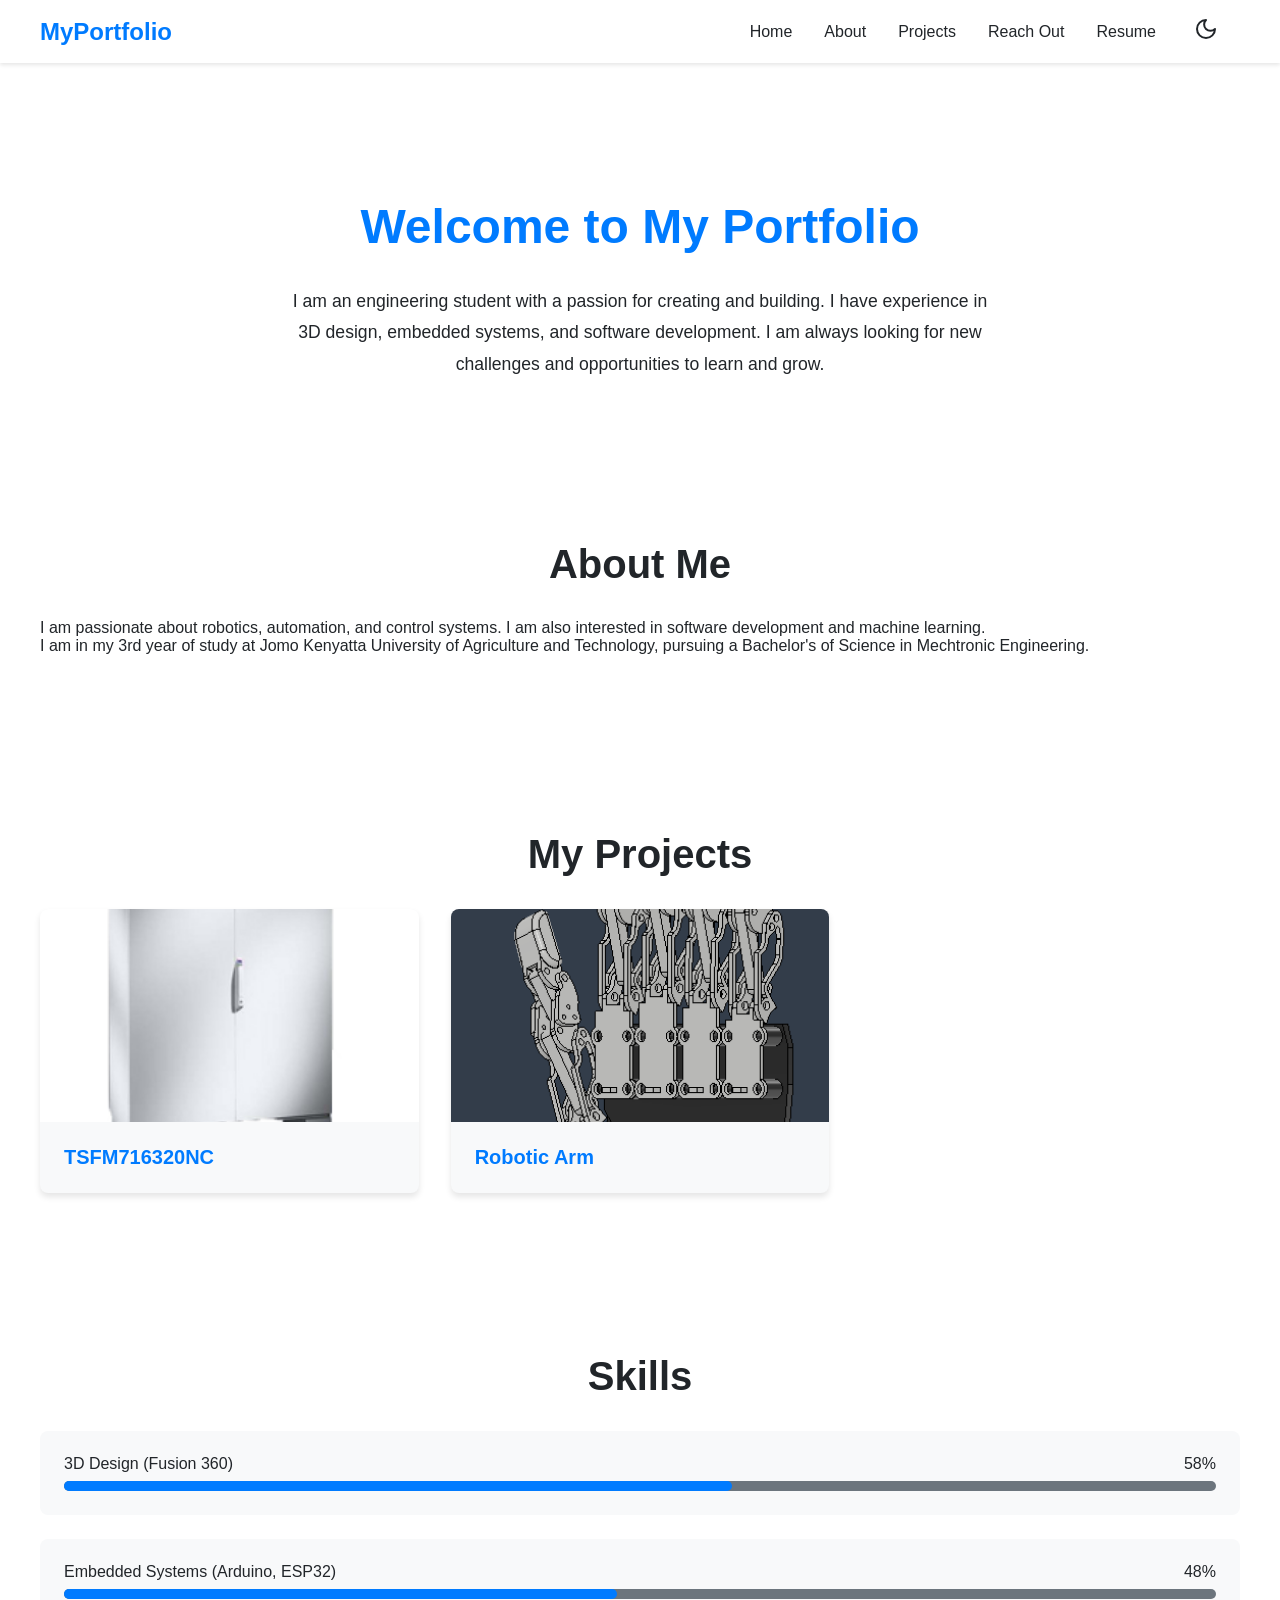
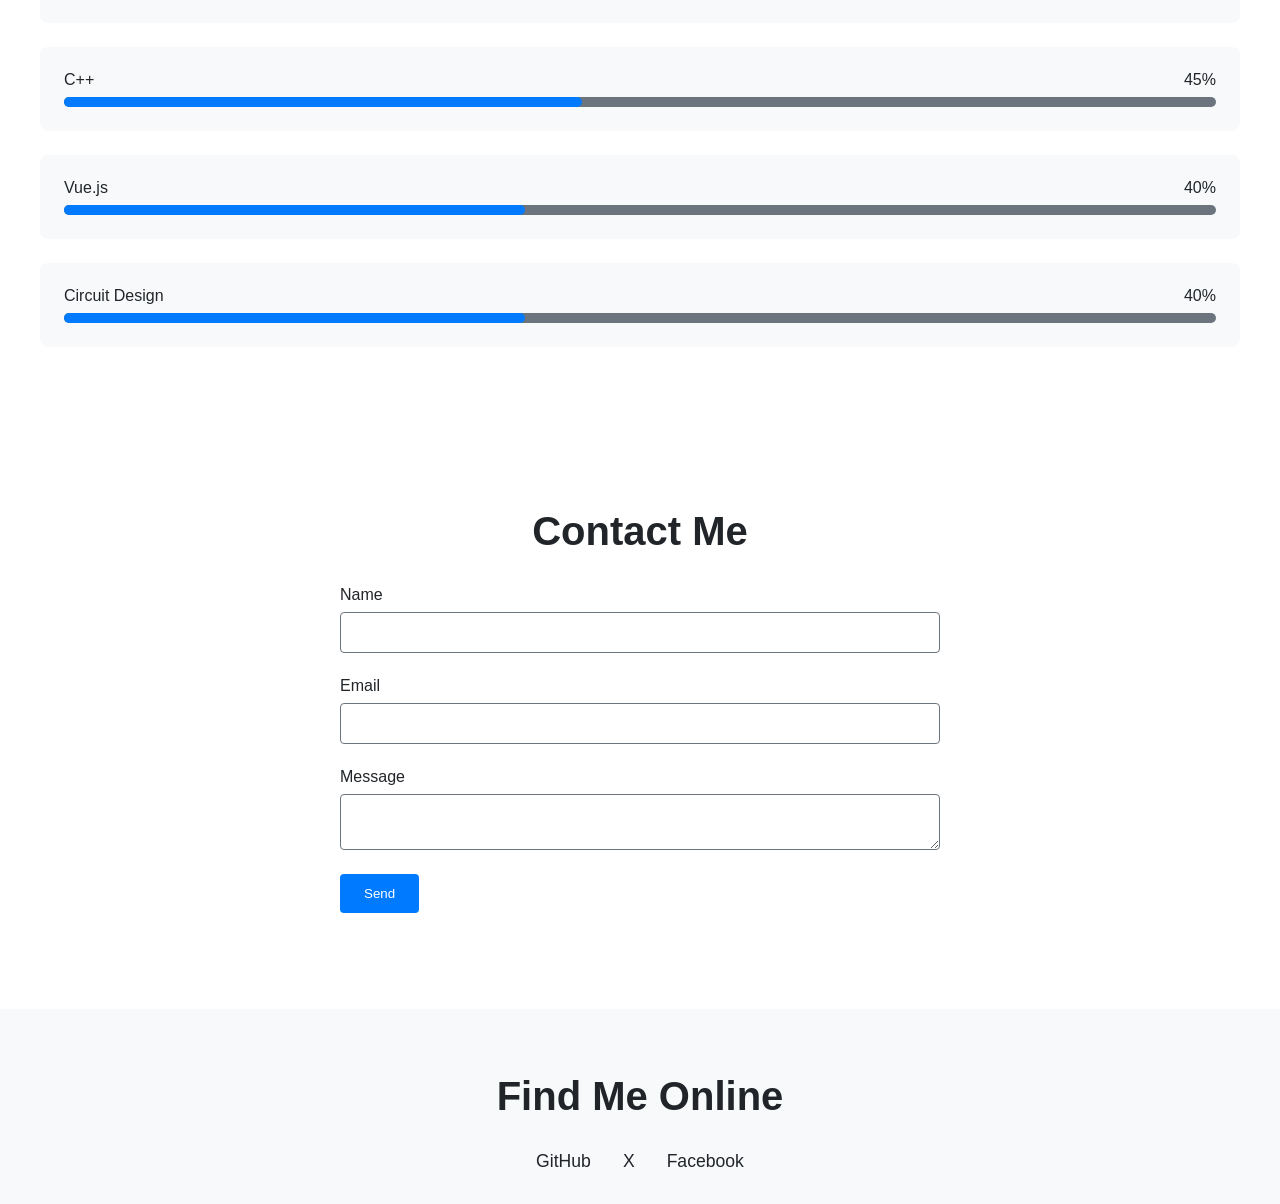
==== index.html @ 7f305acd "Updates" ====
<!doctype html>
<html lang="">
  <head>
    <meta charset="UTF-8" />
    <meta name="viewport" content="width=device-width, initial-scale=1.0" />
    <meta
      name="description"
      content="Welcome to Alex Wandugu's personal website hosted on GitHub Pages. Learn more about my projects, skills, and portfolio."
    />
    <meta
      name="keywords"
      content="Alex Wandugu, GitHub Pages, Portfolio, Personal Website, Projects"
    />
    <meta name="author" content="Alex Wandugu" />
    <meta property="og:title" content="Alex Wandugu - Personal Website" />
    <meta
      property="og:description"
      content="Explore Alex Wandugu's personal website showcasing projects and expertise."
    />
    <meta property="og:url" content="https://alexwandugu.github.io" />
    <meta property="og:type" content="website" />

    <link rel="icon" type="image/png" href="/favicon-96x96.png" sizes="96x96" />
    <link rel="icon" type="image/svg+xml" href="/favicon.svg" />
    <link rel="shortcut icon" href="/favicon.ico" />
    <link rel="apple-touch-icon" sizes="180x180" href="/apple-touch-icon.png" />
    <link rel="manifest" href="/site.webmanifest" />

    <title>Alex Wandugu - Portfolio</title>
    <style>
      html {
        padding: 0;
        margin: 0;
      }

      body {
        margin: 0;
        padding: 0;
      }
    </style>
    <script type="module" crossorigin src="/assets/index-BsM6xqvG.js"></script>
    <link rel="stylesheet" crossorigin href="/assets/index-BtWUoQb-.css">
  </head>
  <body>
    <div id="app"></div>
  </body>
</html>
---- assets/index-BtWUoQb-.css ----
:root{--primary-color: #007bff;--secondary-color: #6c757d;--background-color: #ffffff;--text-color: #212529;--light-gray: #f8f9fa;--dark-gray: #343a40;--font-family: "Poppins", sans-serif}.dark{--primary-color: #4dabf7;--secondary-color: #adb5bd;--background-color: #121212;--text-color: #f8f9fa;--light-gray: #1e1e1e;--dark-gray: #f8f9fa}body{font-family:var(--font-family);background-color:var(--background-color);color:var(--text-color);transition:background-color .3s ease,color .3s ease;margin:0;padding:0}#app{max-width:100%;overflow-x:hidden}nav{background-color:var(--background-color);box-shadow:0 2px 4px #0000001a;position:sticky;top:0;z-index:1000;padding:1rem 2rem}.nav-container{display:flex;justify-content:space-between;align-items:center;max-width:1200px;margin:0 auto}.brand a{font-size:1.5rem;font-weight:700;color:var(--primary-color);text-decoration:none}.nav-links{display:flex;align-items:center;list-style:none;margin:0;padding:0}.nav-links li{margin:0 1rem}.nav-links a{color:var(--text-color);text-decoration:none;font-weight:500;transition:color .3s ease}.nav-links a:hover{color:var(--primary-color)}.theme-toggle{background:none;border:none;color:var(--text-color);cursor:pointer;font-size:1.2rem}.hamburger{display:none;flex-direction:column;justify-content:space-around;width:2rem;height:2rem;background:transparent;border:none;cursor:pointer;padding:0;z-index:10}.hamburger span{width:2rem;height:.25rem;background:var(--text-color);border-radius:10px;transition:all .3s linear;position:relative;transform-origin:1px}main{padding:2rem;max-width:1200px;margin:0 auto}section{padding:4rem 0}h1,h2{text-align:center;margin-bottom:2rem;font-weight:700}h1{font-size:3rem;color:var(--primary-color)}h2{font-size:2.5rem}.hero{text-align:center}.hero p{font-size:1.1rem;max-width:700px;margin:0 auto;line-height:1.8}.projects-grid{display:grid;grid-template-columns:repeat(auto-fill,minmax(300px,1fr));gap:2rem}.project-item{background-color:var(--light-gray);border-radius:8px;overflow:hidden;box-shadow:0 4px 6px #0000001a;cursor:pointer;transition:transform .3s ease,box-shadow .3s ease}.project-item:hover{transform:translateY(-5px);box-shadow:0 8px 12px #00000026}.project-image-container{width:100%;padding-top:56.25%;position:relative}.project-image{position:absolute;top:0;left:0;width:100%;height:100%;object-fit:cover}.project-info{padding:1.5rem}.project-info h3{margin:0;font-size:1.25rem;color:var(--primary-color)}.modal-overlay{position:fixed;top:0;left:0;right:0;bottom:0;background:#000000b3;display:flex;align-items:center;justify-content:center;z-index:1001}.modal{background:var(--background-color);border-radius:8px;max-width:90vw;max-height:90vh;width:800px;display:flex;flex-direction:column}.modal-header{display:flex;justify-content:space-between;align-items:center;padding:1rem 1.5rem;border-bottom:1px solid var(--light-gray)}.modal-header h3{margin:0;font-size:1.5rem}.close-button{background:none;border:none;font-size:2rem;cursor:pointer;color:var(--text-color)}.modal-body{padding:1.5rem;overflow-y:auto}.iframe-container{position:relative;width:100%;padding-top:75%}.iframe-container iframe{position:absolute;top:0;left:0;width:100%;height:100%}.project-details{text-align:left;margin-bottom:1rem}.modal-image{max-width:100%;height:auto;border-radius:8px;margin-bottom:1rem}.skills-grid{display:grid;grid-template-columns:1fr;gap:1.5rem}.skill-item{background-color:var(--light-gray);padding:1.5rem;border-radius:8px}.skill-label{display:flex;justify-content:space-between;margin-bottom:.5rem;font-weight:500}.skill-bar{height:10px;background-color:var(--secondary-color);border-radius:5px}.skill-bar-value{height:100%;background-color:var(--primary-color);border-radius:5px}.contact form{display:flex;flex-direction:column;gap:1.5rem;max-width:600px;margin:0 auto}.form-group{display:flex;flex-direction:column}.form-group label{margin-bottom:.5rem;font-weight:500}.form-group input,.form-group textarea{padding:.75rem;border:1px solid var(--secondary-color);border-radius:4px;background-color:var(--background-color);color:var(--text-color);font-family:var(--font-family)}.submit-button{padding:.75rem 1.5rem;background-color:var(--primary-color);color:#fff;border:none;border-radius:4px;cursor:pointer;font-weight:500;transition:background-color .3s ease;align-self:flex-start}.submit-button:hover{opacity:.9}footer{background-color:var(--light-gray);padding:2rem;text-align:center}.social-links a{margin:0 1rem;color:var(--text-color);text-decoration:none;font-size:1.1rem;transition:color .3s ease}.social-links a:hover{color:var(--primary-color)}@media (max-width: 768px){nav{padding:1rem}.nav-links{position:fixed;top:0;right:-100%;width:250px;height:100vh;flex-direction:column;align-items:flex-start;padding:4rem 2rem;background-color:var(--background-color);box-shadow:-2px 0 5px #0000001a;transition:right .3s ease-in-out}.nav-links.open{right:0}.nav-links li{margin:1rem 0}.theme-toggle-li{position:absolute;bottom:2rem}.hamburger{display:flex}h1{font-size:2.5rem}h2{font-size:2rem}}
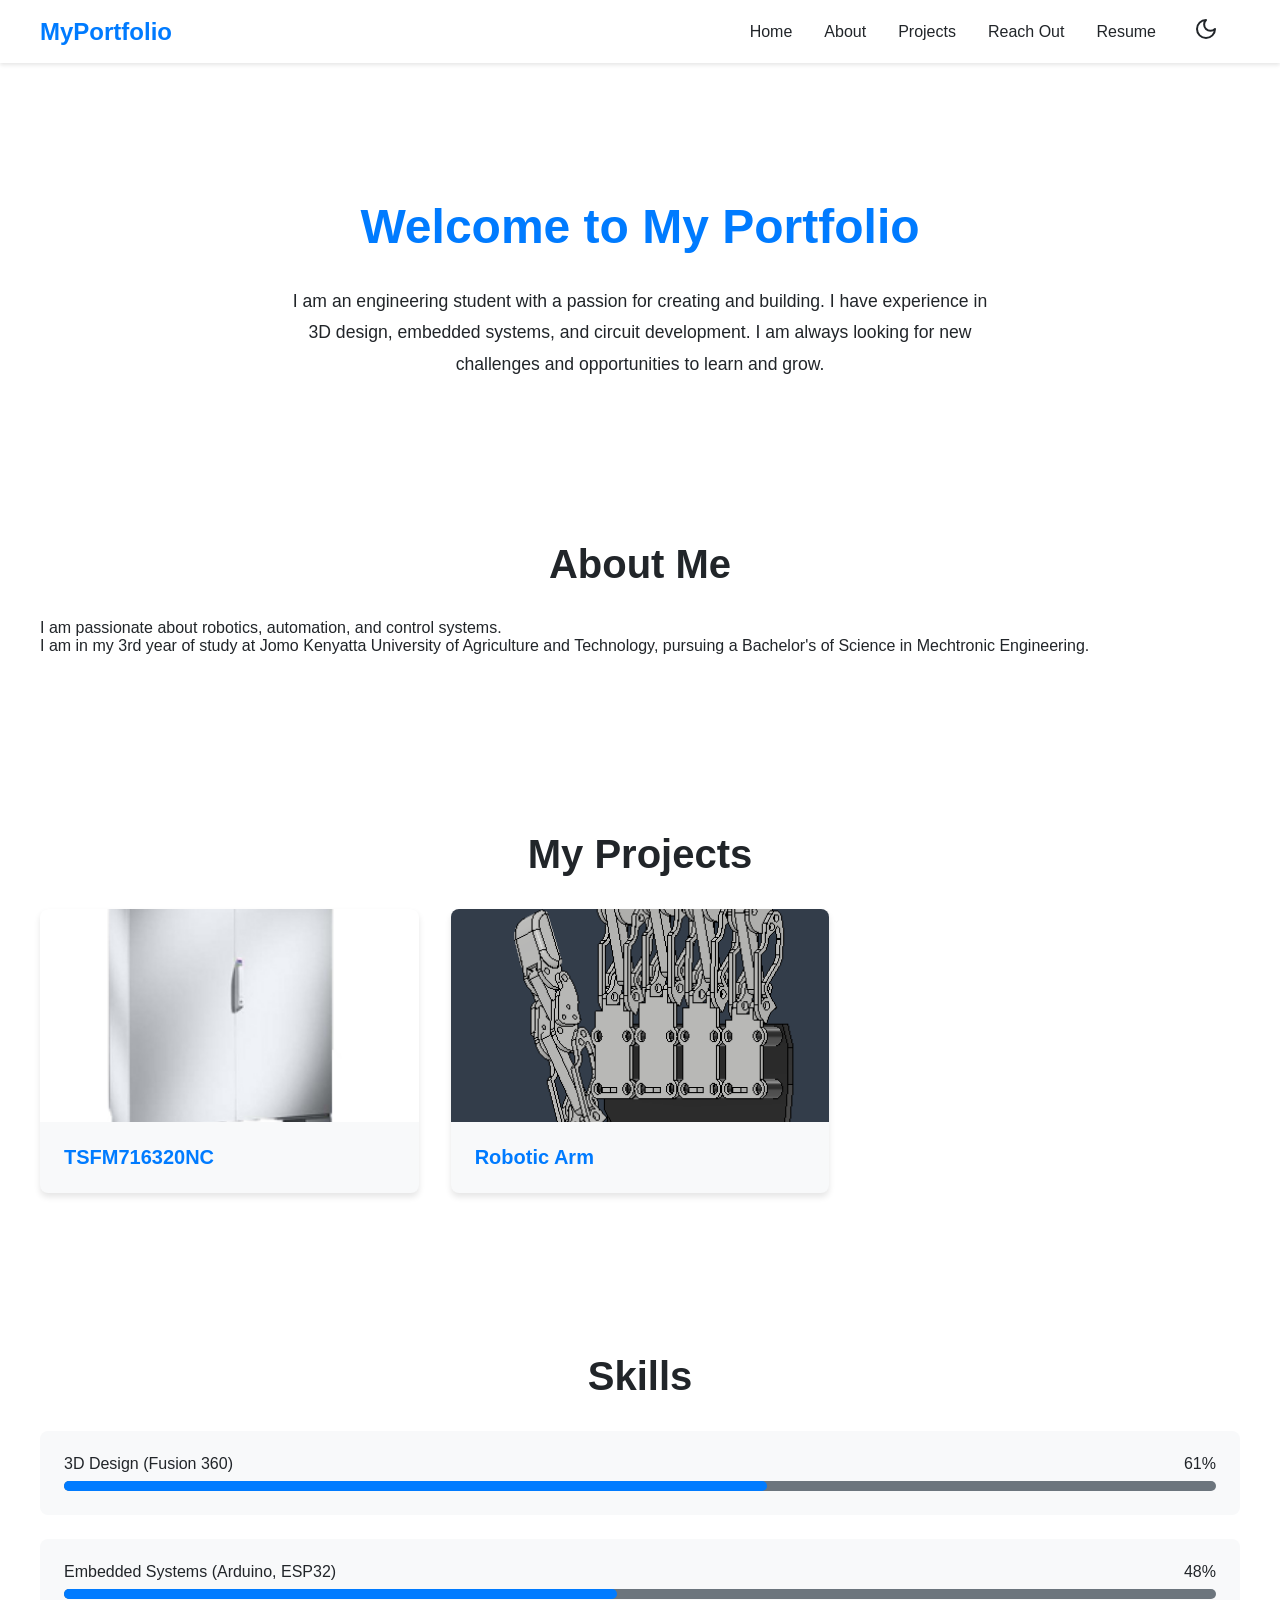
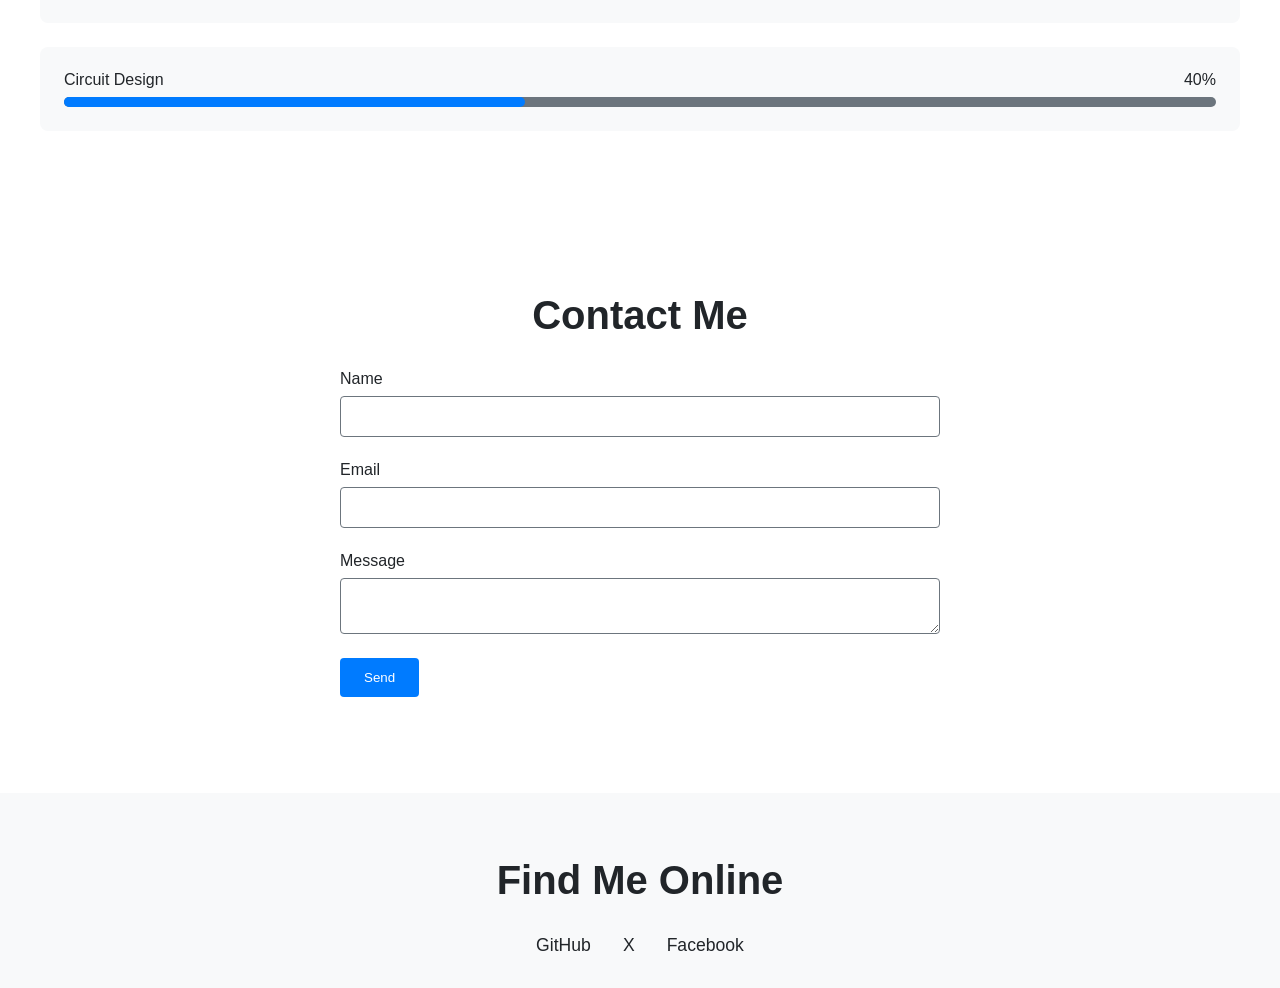
==== commit a70c6841: "Updates" ====
--- a/index.html
+++ b/index.html
@@ -38,7 +38,7 @@
         padding: 0;
       }
     </style>
-    <script type="module" crossorigin src="/assets/index-BsM6xqvG.js"></script>
+    <script type="module" crossorigin src="/assets/index-OJVFZiLj.js"></script>
     <link rel="stylesheet" crossorigin href="/assets/index-BtWUoQb-.css">
   </head>
   <body>
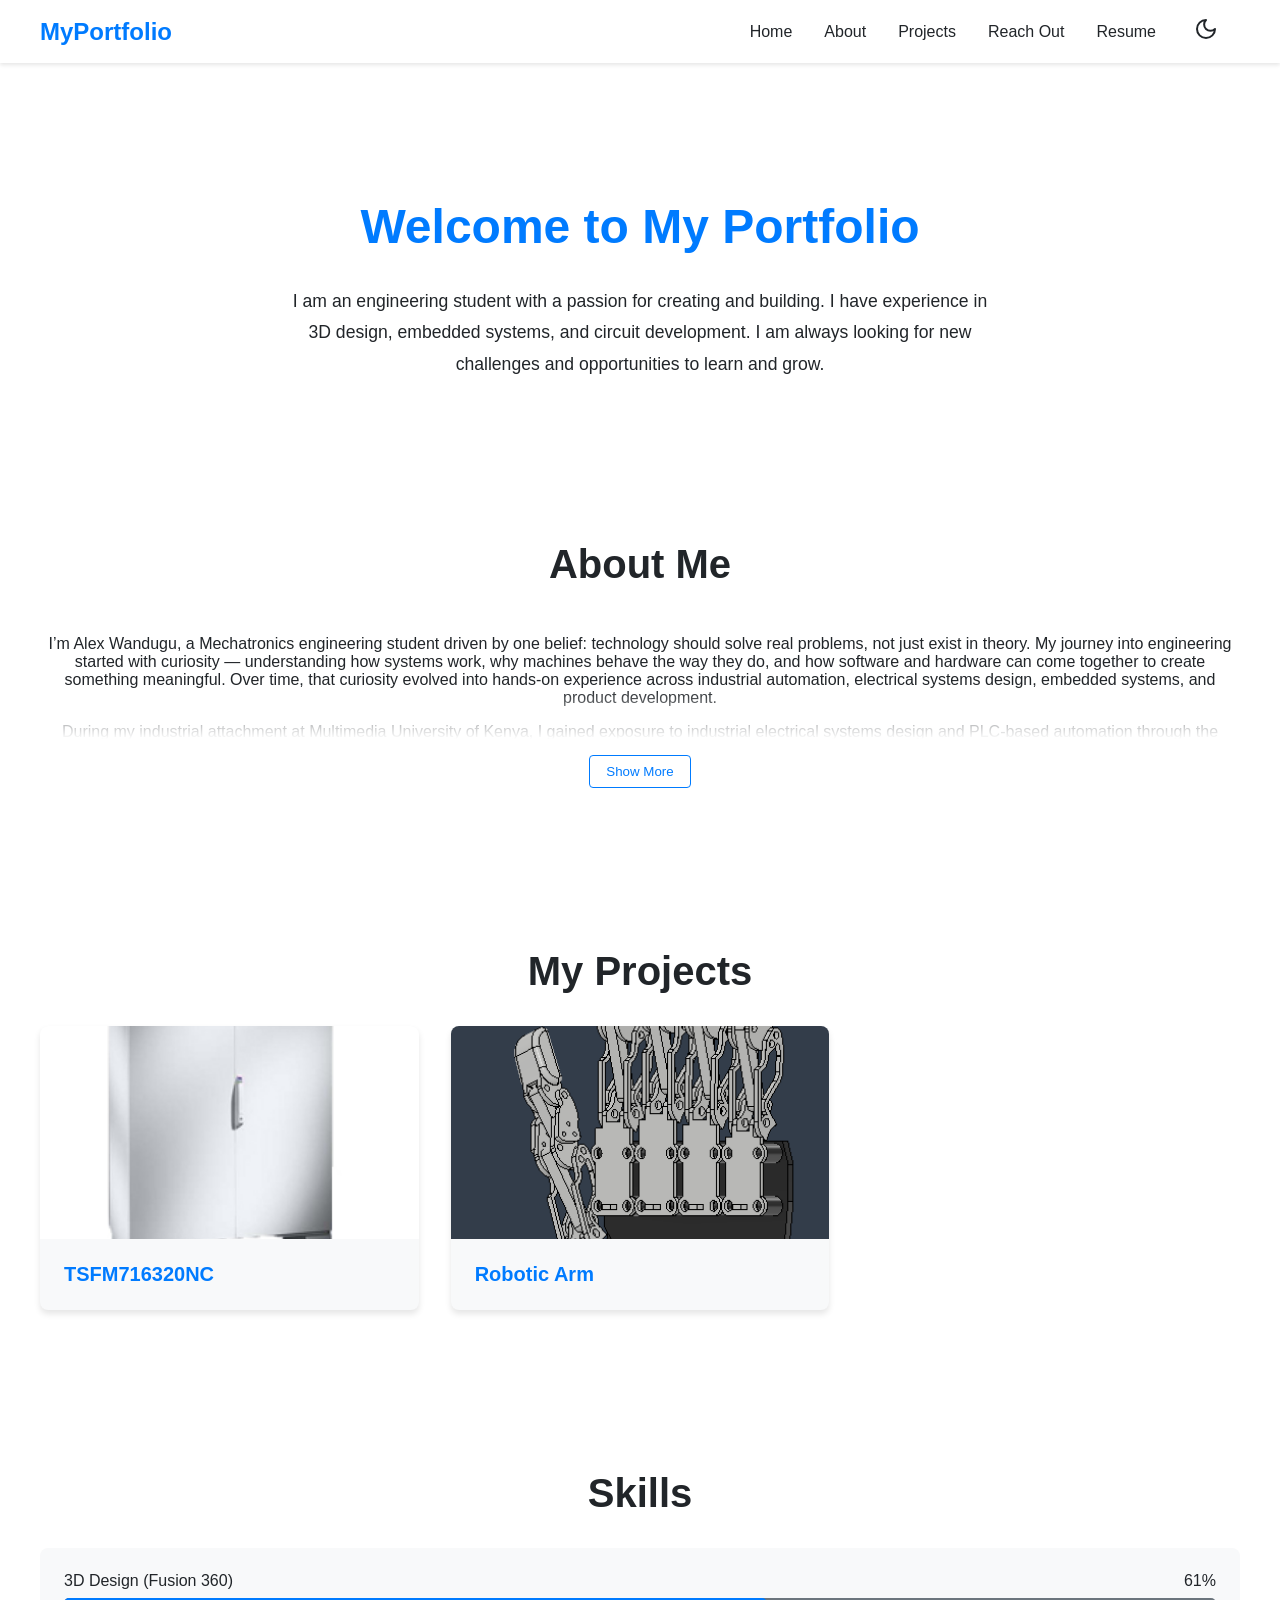
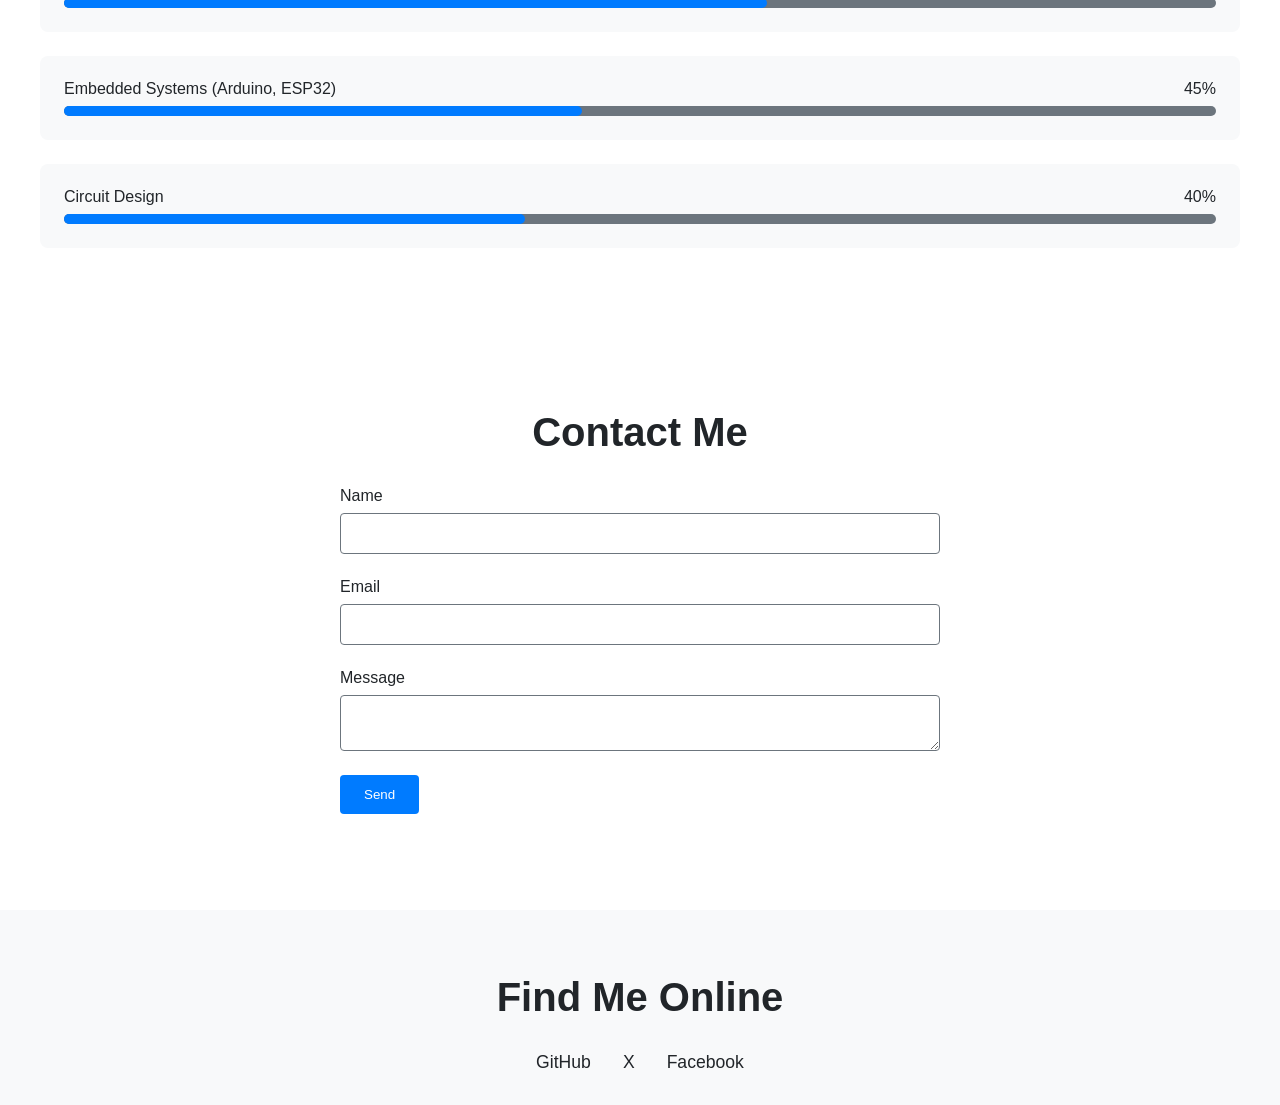
==== commit 034a7c3c: "Updates" ====
--- a/index.html
+++ b/index.html
@@ -38,8 +38,8 @@
         padding: 0;
       }
     </style>
-    <script type="module" crossorigin src="/assets/index-OJVFZiLj.js"></script>
-    <link rel="stylesheet" crossorigin href="/assets/index-BtWUoQb-.css">
+    <script type="module" crossorigin src="/assets/index-DGIE3jsM.js"></script>
+    <link rel="stylesheet" crossorigin href="/assets/index-CVqZQbl-.css">
   </head>
   <body>
     <div id="app"></div>
--- a/assets/index-CVqZQbl-.css
+++ b/assets/index-CVqZQbl-.css
@@ -0,0 +1 @@
+:root{--primary-color: #007bff;--secondary-color: #6c757d;--background-color: #ffffff;--text-color: #212529;--light-gray: #f8f9fa;--dark-gray: #343a40;--font-family: "Poppins", sans-serif}.dark{--primary-color: #4dabf7;--secondary-color: #adb5bd;--background-color: #121212;--text-color: #f8f9fa;--light-gray: #1e1e1e;--dark-gray: #f8f9fa}body{font-family:var(--font-family);background-color:var(--background-color);color:var(--text-color);transition:background-color .3s ease,color .3s ease;margin:0;padding:0}#app{max-width:100%;overflow-x:hidden}nav{background-color:var(--background-color);box-shadow:0 2px 4px #0000001a;position:sticky;top:0;z-index:1000;padding:1rem 2rem}.nav-container{display:flex;justify-content:space-between;align-items:center;max-width:1200px;margin:0 auto}.brand a{font-size:1.5rem;font-weight:700;color:var(--primary-color);text-decoration:none}.nav-links{display:flex;align-items:center;list-style:none;margin:0;padding:0}.nav-links li{margin:0 1rem}.nav-links a{color:var(--text-color);text-decoration:none;font-weight:500;transition:color .3s ease}.nav-links a:hover{color:var(--primary-color)}.theme-toggle{background:none;border:none;color:var(--text-color);cursor:pointer;font-size:1.2rem}.hamburger{display:none;flex-direction:column;justify-content:space-around;width:2rem;height:2rem;background:transparent;border:none;cursor:pointer;padding:0;z-index:10}.hamburger span{width:2rem;height:.25rem;background:var(--text-color);border-radius:10px;transition:all .3s linear;position:relative;transform-origin:1px}main{padding:2rem;max-width:1200px;margin:0 auto}section{padding:4rem 0}h1,h2{text-align:center;margin-bottom:2rem;font-weight:700}h1{font-size:3rem;color:var(--primary-color)}h2{font-size:2.5rem}.hero{text-align:center}.hero p{font-size:1.1rem;max-width:700px;margin:0 auto;line-height:1.8}.about{text-align:center}.about-content{max-height:120px;overflow:hidden;position:relative;transition:max-height .5s ease-in-out}.about-content:after{content:"";position:absolute;bottom:0;left:0;right:0;height:50px;background:linear-gradient(to bottom,transparent,var(--background-color))}.about-content.expanded{max-height:1000px}.about-content.expanded:after{display:none}.read-more{background-color:transparent;border:1px solid var(--primary-color);color:var(--primary-color);padding:8px 16px;border-radius:4px;cursor:pointer;margin-top:1rem}.read-more:hover{background-color:var(--primary-color);color:#fff}.projects-grid{display:grid;grid-template-columns:repeat(auto-fill,minmax(300px,1fr));gap:2rem}.project-item{background-color:var(--light-gray);border-radius:8px;overflow:hidden;box-shadow:0 4px 6px #0000001a;cursor:pointer;transition:transform .3s ease,box-shadow .3s ease}.project-item:hover{transform:translateY(-5px);box-shadow:0 8px 12px #00000026}.project-image-container{width:100%;padding-top:56.25%;position:relative}.project-image{position:absolute;top:0;left:0;width:100%;height:100%;object-fit:cover}.project-info{padding:1.5rem}.project-info h3{margin:0;font-size:1.25rem;color:var(--primary-color)}.modal-overlay{position:fixed;top:0;left:0;right:0;bottom:0;background:#000000b3;display:flex;align-items:center;justify-content:center;z-index:1001}.modal{background:var(--background-color);border-radius:8px;max-width:90vw;max-height:90vh;width:800px;display:flex;flex-direction:column}.modal-header{display:flex;justify-content:space-between;align-items:center;padding:1rem 1.5rem;border-bottom:1px solid var(--light-gray)}.modal-header h3{margin:0;font-size:1.5rem}.close-button{background:none;border:none;font-size:2rem;cursor:pointer;color:var(--text-color)}.modal-body{padding:1.5rem;overflow-y:auto}.iframe-container{position:relative;width:100%;padding-top:75%}.iframe-container iframe{position:absolute;top:0;left:0;width:100%;height:100%}.project-details{text-align:left;margin-bottom:1rem}.modal-image{max-width:100%;height:auto;border-radius:8px;margin-bottom:1rem}.skills-grid{display:grid;grid-template-columns:1fr;gap:1.5rem}.skill-item{background-color:var(--light-gray);padding:1.5rem;border-radius:8px}.skill-label{display:flex;justify-content:space-between;margin-bottom:.5rem;font-weight:500}.skill-bar{height:10px;background-color:var(--secondary-color);border-radius:5px}.skill-bar-value{height:100%;background-color:var(--primary-color);border-radius:5px}.contact form{display:flex;flex-direction:column;gap:1.5rem;max-width:600px;margin:0 auto}.form-group{display:flex;flex-direction:column}.form-group label{margin-bottom:.5rem;font-weight:500}.form-group input,.form-group textarea{padding:.75rem;border:1px solid var(--secondary-color);border-radius:4px;background-color:var(--background-color);color:var(--text-color);font-family:var(--font-family)}.submit-button{padding:.75rem 1.5rem;background-color:var(--primary-color);color:#fff;border:none;border-radius:4px;cursor:pointer;font-weight:500;transition:background-color .3s ease;align-self:flex-start}.submit-button:hover{opacity:.9}footer{background-color:var(--light-gray);padding:2rem;text-align:center}.social-links a{margin:0 1rem;color:var(--text-color);text-decoration:none;font-size:1.1rem;transition:color .3s ease}.social-links a:hover{color:var(--primary-color)}.success-popup{position:fixed;top:50%;left:50%;transform:translate(-50%,-50%);background-color:#4caf50;color:#fff;padding:20px;border-radius:5px;text-align:center;z-index:1000}@media (max-width: 768px){nav{padding:1rem}.nav-links{position:fixed;top:0;right:-100%;width:250px;height:100vh;flex-direction:column;align-items:flex-start;padding:4rem 2rem;background-color:var(--background-color);box-shadow:-2px 0 5px #0000001a;transition:right .3s ease-in-out}.nav-links.open{right:0}.nav-links li{margin:1rem 0}.theme-toggle-li{position:absolute;bottom:2rem}.hamburger{display:flex}h1{font-size:2.5rem}h2{font-size:2rem}}
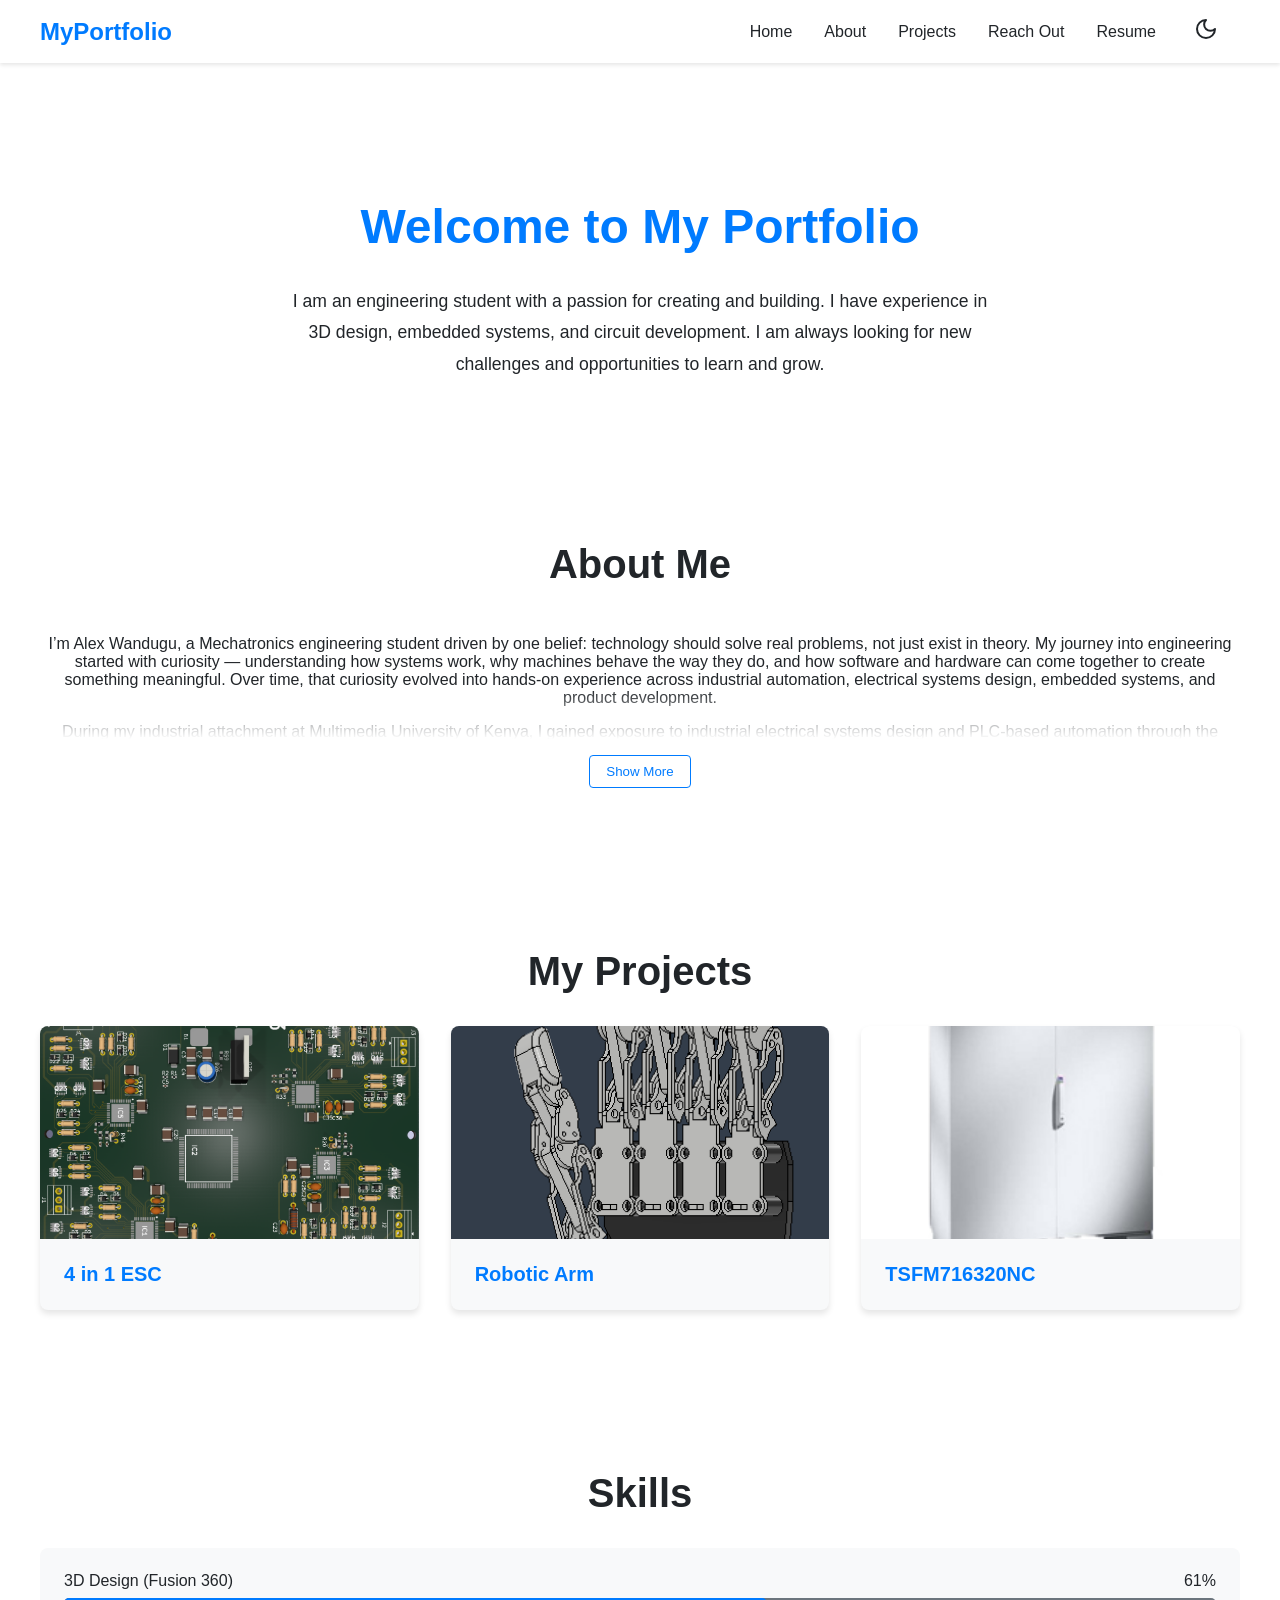
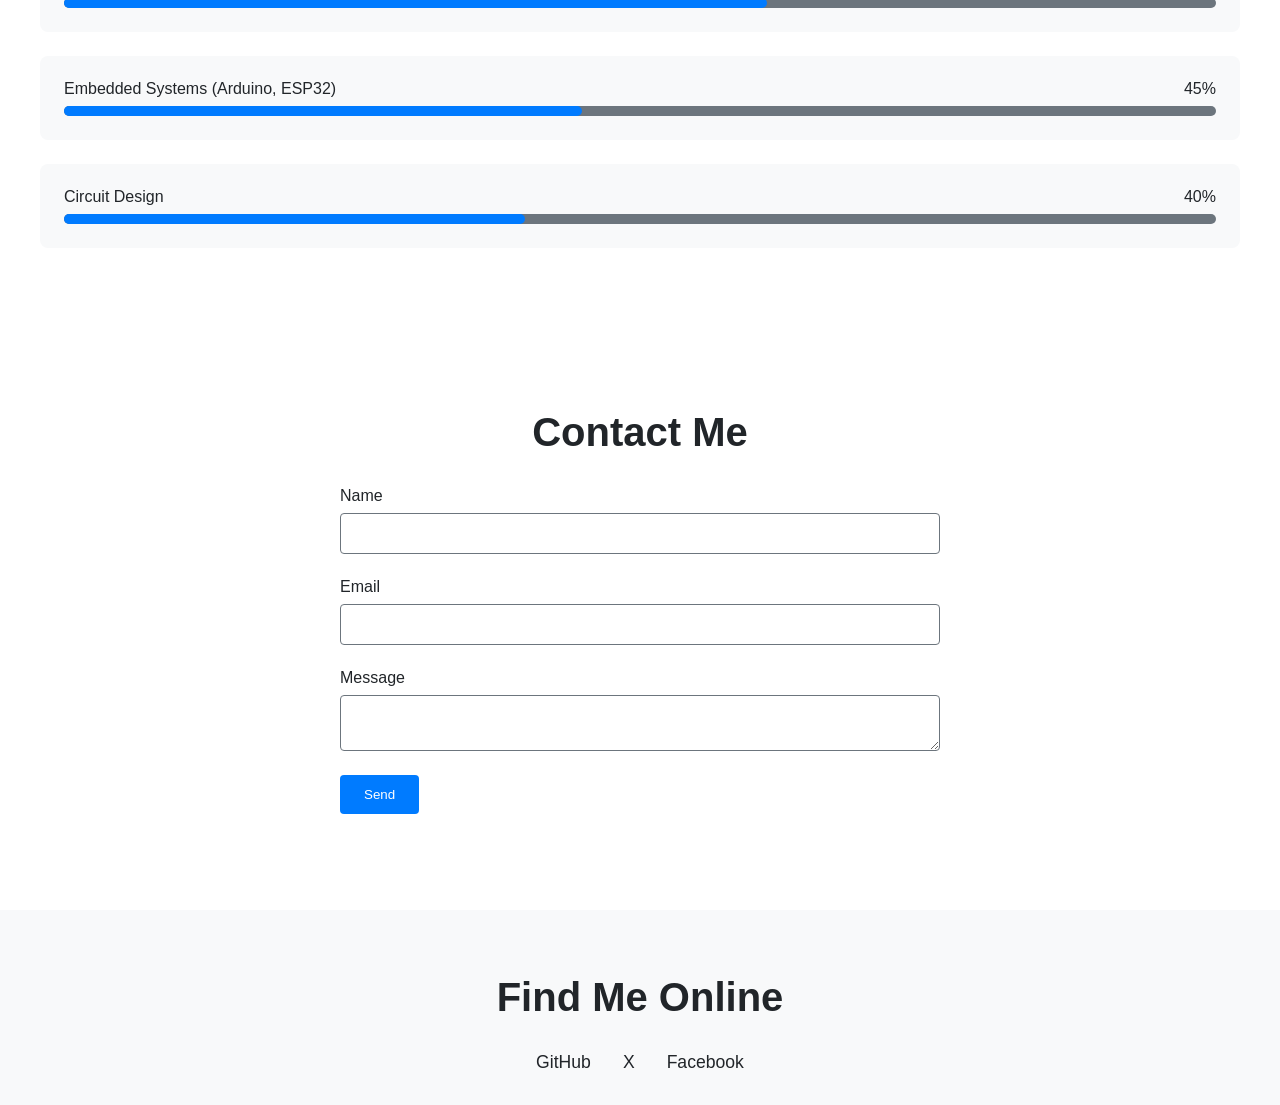
==== commit 51f2ae7d: "Updates" ====
--- a/index.html
+++ b/index.html
@@ -38,8 +38,8 @@
         padding: 0;
       }
     </style>
-    <script type="module" crossorigin src="/assets/index-DGIE3jsM.js"></script>
-    <link rel="stylesheet" crossorigin href="/assets/index-CVqZQbl-.css">
+    <script type="module" crossorigin src="/assets/index-DQ16-TWK.js"></script>
+    <link rel="stylesheet" crossorigin href="/assets/index-CES9rNV_.css">
   </head>
   <body>
     <div id="app"></div>
--- a/assets/index-CES9rNV_.css
+++ b/assets/index-CES9rNV_.css
@@ -0,0 +1 @@
+.esc-details-container[data-v-0c7b4bad]{color:var(--text-color)}.project-header[data-v-0c7b4bad]{background:linear-gradient(135deg,#1e2937,#334155);border-radius:16px;padding:2rem;text-align:center;margin-bottom:2rem}.title[data-v-0c7b4bad]{font-size:2.25rem;font-weight:700;color:#fff;margin-bottom:.75rem}.subtitle[data-v-0c7b4bad]{color:#90b8f3;font-size:1.125rem}.header-specs[data-v-0c7b4bad]{display:flex;justify-content:center;gap:1.5rem;margin-top:1.5rem;font-size:.875rem;color:#e2e8f0}.spec-item[data-v-0c7b4bad]{display:flex;align-items:center;gap:.5rem}.spec-item .icon[data-v-0c7b4bad]{color:#facc15}.spec-item:last-child .icon[data-v-0c7b4bad]{color:#34d399}.spec-item .calendar-icon[data-v-0c7b4bad]{color:#9ca3af}.prose-content[data-v-0c7b4bad]{max-width:100%}.intro-paragraph[data-v-0c7b4bad]{font-size:1.125rem;line-height:1.7;color:var(--secondary-color);margin-bottom:3rem}.section-title[data-v-0c7b4bad]{font-size:1.5rem;font-weight:600;color:var(--text-color);margin-top:3rem;margin-bottom:1.5rem;position:relative;padding-bottom:.5rem}.section-title[data-v-0c7b4bad]:after{content:"";position:absolute;width:50px;height:3px;background:var(--primary-color);bottom:0;left:0}.highlight[data-v-0c7b4bad]{color:var(--primary-color)}.specs-grid[data-v-0c7b4bad]{display:grid;grid-template-columns:repeat(auto-fit,minmax(200px,1fr));gap:1.5rem;background-color:var(--light-gray);border:1px solid #374151;border-radius:12px;padding:1.75rem;margin:2rem 0}.grid-title[data-v-0c7b4bad]{font-size:.75rem;text-transform:uppercase;letter-spacing:.05em;color:var(--secondary-color);margin-bottom:.25rem}.grid-content[data-v-0c7b4bad]{font-weight:500;color:var(--text-color)}.code-text[data-v-0c7b4bad]{font-family:Courier New,Courier,monospace;color:#facc15;background-color:#1f2937;padding:2px 6px;border-radius:4px}.challenges-list[data-v-0c7b4bad]{list-style:none;padding:0;margin-top:2rem;space-y:1rem}.challenges-list li[data-v-0c7b4bad]{display:flex;gap:1rem;align-items:flex-start;margin-bottom:1rem}.challenges-list span[data-v-0c7b4bad]{color:var(--primary-color);font-weight:700;font-size:1.25rem;line-height:1.4}.leading-relaxed[data-v-0c7b4bad]{line-height:1.8}.github-card[data-v-0c7b4bad]{margin-top:2.5rem;padding:1.5rem;background-color:#1e2937;border:1px solid #4a5568;border-radius:16px;display:flex;align-items:center;justify-content:space-between;flex-wrap:wrap;gap:1rem}.github-title[data-v-0c7b4bad]{color:#34d399;font-weight:500}.github-subtitle[data-v-0c7b4bad]{font-size:.875rem;color:var(--secondary-color)}.github-button[data-v-0c7b4bad]{display:inline-flex;align-items:center;gap:.75rem;background-color:#fff;color:#111827;padding:.75rem 1.5rem;border-radius:12px;font-weight:600;text-decoration:none;transition:background-color .3s ease}.github-button[data-v-0c7b4bad]:hover{background-color:#90b8f3}.footer-note[data-v-0c7b4bad]{text-align:center;font-size:.75rem;color:var(--secondary-color);margin-top:4rem}:root{--primary-color: #007bff;--secondary-color: #6c757d;--background-color: #ffffff;--text-color: #212529;--light-gray: #f8f9fa;--dark-gray: #343a40;--font-family: "Poppins", sans-serif}.dark{--primary-color: #4dabf7;--secondary-color: #adb5bd;--background-color: #121212;--text-color: #f8f9fa;--light-gray: #1e1e1e;--dark-gray: #f8f9fa}body{font-family:var(--font-family);background-color:var(--background-color);color:var(--text-color);transition:background-color .3s ease,color .3s ease;margin:0;padding:0}#app{max-width:100%;overflow-x:hidden}nav{background-color:var(--background-color);box-shadow:0 2px 4px #0000001a;position:sticky;top:0;z-index:1000;padding:1rem 2rem}.nav-container{display:flex;justify-content:space-between;align-items:center;max-width:1200px;margin:0 auto}.brand a{font-size:1.5rem;font-weight:700;color:var(--primary-color);text-decoration:none}.nav-links{display:flex;align-items:center;list-style:none;margin:0;padding:0}.nav-links li{margin:0 1rem}.nav-links a{color:var(--text-color);text-decoration:none;font-weight:500;transition:color .3s ease}.nav-links a:hover{color:var(--primary-color)}.theme-toggle{background:none;border:none;color:var(--text-color);cursor:pointer;font-size:1.2rem}.hamburger{display:none;flex-direction:column;justify-content:space-around;width:2rem;height:2rem;background:transparent;border:none;cursor:pointer;padding:0;z-index:10}.hamburger span{width:2rem;height:.25rem;background:var(--text-color);border-radius:10px;transition:all .3s linear;position:relative;transform-origin:1px}main{padding:2rem;max-width:1200px;margin:0 auto}section{padding:4rem 0}h1,h2{text-align:center;margin-bottom:2rem;font-weight:700}h1{font-size:3rem;color:var(--primary-color)}h2{font-size:2.5rem}.hero{text-align:center}.hero p{font-size:1.1rem;max-width:700px;margin:0 auto;line-height:1.8}.about{text-align:center}.about-content{max-height:120px;overflow:hidden;position:relative;transition:max-height .5s ease-in-out}.about-content:after{content:"";position:absolute;bottom:0;left:0;right:0;height:50px;background:linear-gradient(to bottom,transparent,var(--background-color))}.about-content.expanded{max-height:1000px}.about-content.expanded:after{display:none}.read-more{background-color:transparent;border:1px solid var(--primary-color);color:var(--primary-color);padding:8px 16px;border-radius:4px;cursor:pointer;margin-top:1rem}.read-more:hover{background-color:var(--primary-color);color:#fff}.projects-grid{display:grid;grid-template-columns:repeat(auto-fill,minmax(300px,1fr));gap:2rem}.project-item{background-color:var(--light-gray);border-radius:8px;overflow:hidden;box-shadow:0 4px 6px #0000001a;cursor:pointer;transition:transform .3s ease,box-shadow .3s ease}.project-item:hover{transform:translateY(-5px);box-shadow:0 8px 12px #00000026}.project-image-container{width:100%;padding-top:56.25%;position:relative}.project-image{position:absolute;top:0;left:0;width:100%;height:100%;object-fit:cover}.project-info{padding:1.5rem}.project-info h3{margin:0;font-size:1.25rem;color:var(--primary-color)}.modal-overlay{position:fixed;top:0;left:0;right:0;bottom:0;background:#000000b3;display:flex;align-items:center;justify-content:center;z-index:1001}.modal{background:var(--background-color);border-radius:8px;max-width:90vw;max-height:90vh;width:800px;display:flex;flex-direction:column}.modal-header{display:flex;justify-content:space-between;align-items:center;padding:1rem 1.5rem;border-bottom:1px solid var(--light-gray)}.modal-header h3{margin:0;font-size:1.5rem}.close-button{background:none;border:none;font-size:2rem;cursor:pointer;color:var(--text-color)}.modal-body{padding:1.5rem;overflow-y:auto}.iframe-container{position:relative;width:100%;padding-top:75%}.iframe-container iframe{position:absolute;top:0;left:0;width:100%;height:100%}.project-details{text-align:left;margin-bottom:1rem}.modal-image{max-width:100%;height:auto;border-radius:8px;margin-bottom:1rem}.skills-grid{display:grid;grid-template-columns:1fr;gap:1.5rem}.skill-item{background-color:var(--light-gray);padding:1.5rem;border-radius:8px}.skill-label{display:flex;justify-content:space-between;margin-bottom:.5rem;font-weight:500}.skill-bar{height:10px;background-color:var(--secondary-color);border-radius:5px}.skill-bar-value{height:100%;background-color:var(--primary-color);border-radius:5px}.contact form{display:flex;flex-direction:column;gap:1.5rem;max-width:600px;margin:0 auto}.form-group{display:flex;flex-direction:column}.form-group label{margin-bottom:.5rem;font-weight:500}.form-group input,.form-group textarea{padding:.75rem;border:1px solid var(--secondary-color);border-radius:4px;background-color:var(--background-color);color:var(--text-color);font-family:var(--font-family)}.submit-button{padding:.75rem 1.5rem;background-color:var(--primary-color);color:#fff;border:none;border-radius:4px;cursor:pointer;font-weight:500;transition:background-color .3s ease;align-self:flex-start}.submit-button:hover{opacity:.9}footer{background-color:var(--light-gray);padding:2rem;text-align:center}.social-links a{margin:0 1rem;color:var(--text-color);text-decoration:none;font-size:1.1rem;transition:color .3s ease}.social-links a:hover{color:var(--primary-color)}.success-popup{position:fixed;top:50%;left:50%;transform:translate(-50%,-50%);background-color:#4caf50;color:#fff;padding:20px;border-radius:5px;text-align:center;z-index:1000}@media (max-width: 768px){nav{padding:1rem}.nav-links{position:fixed;top:0;right:-100%;width:250px;height:100vh;flex-direction:column;align-items:flex-start;padding:4rem 2rem;background-color:var(--background-color);box-shadow:-2px 0 5px #0000001a;transition:right .3s ease-in-out}.nav-links.open{right:0}.nav-links li{margin:1rem 0}.theme-toggle-li{position:absolute;bottom:2rem}.hamburger{display:flex}h1{font-size:2.5rem}h2{font-size:2rem}}
